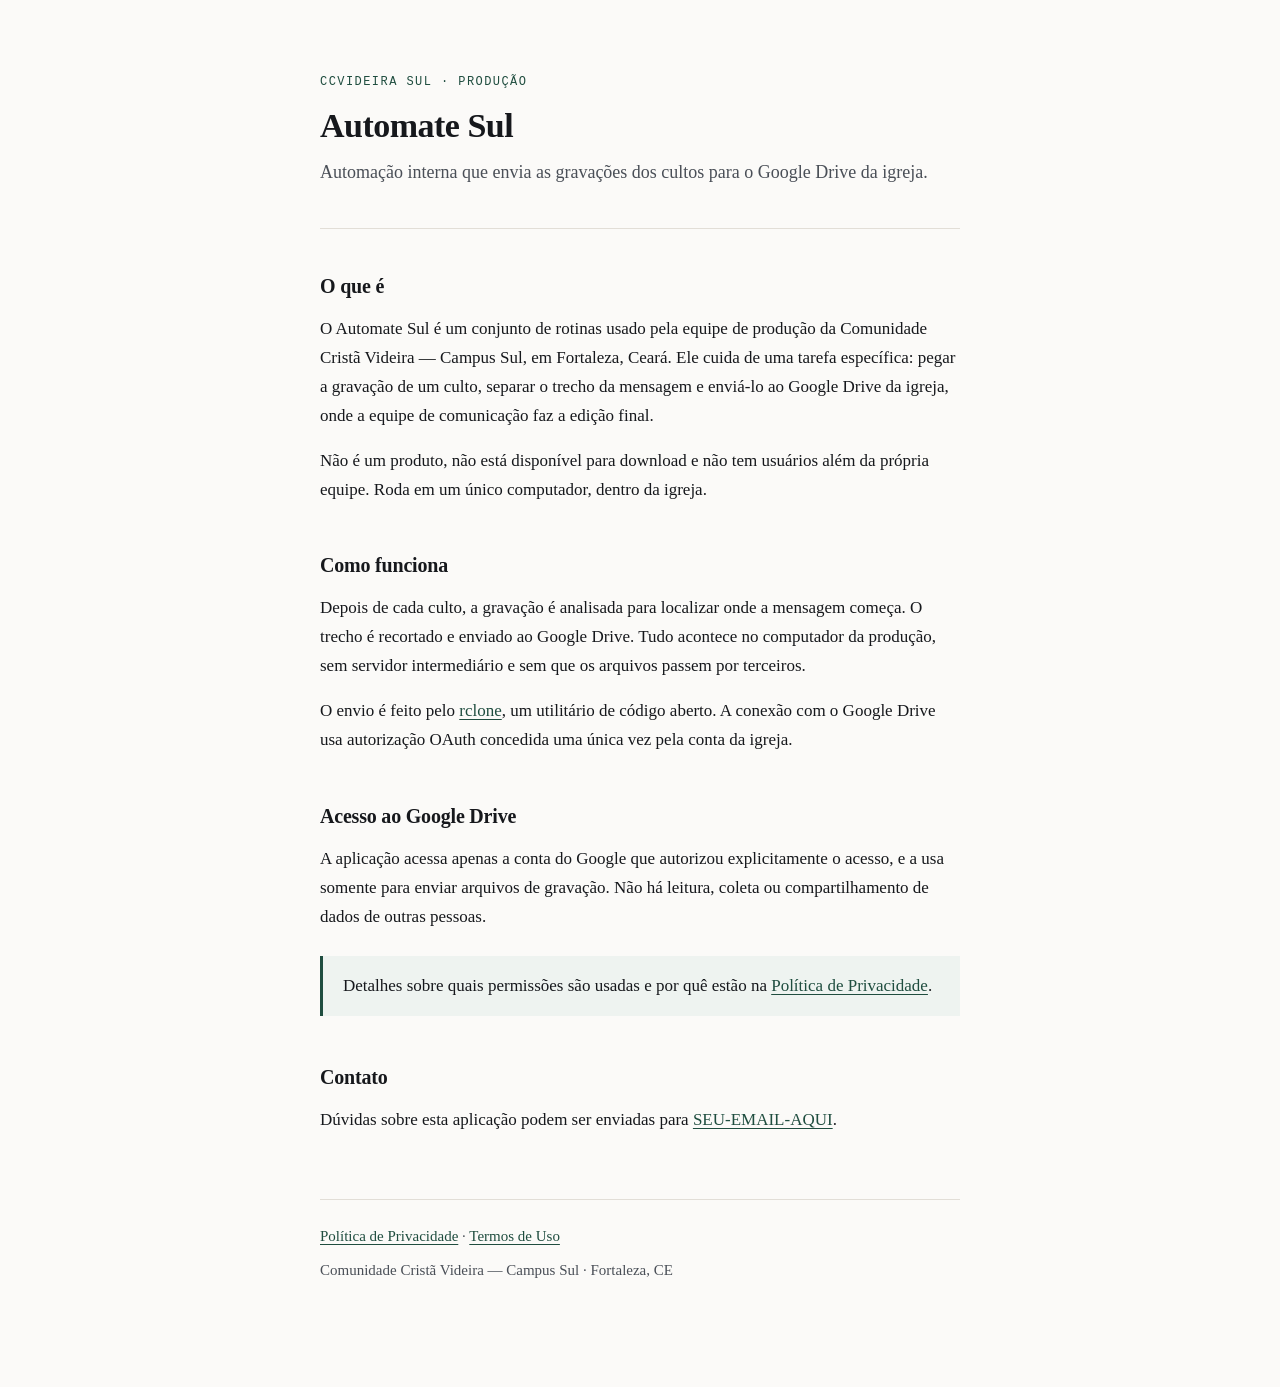
==== index.html @ 5a62d583 "Adiciona paginas do Automate Sul (index, privacidade, termos, estilo)" ====
<!DOCTYPE html>
<html lang="pt-BR">
<head>
<meta charset="utf-8">
<meta name="viewport" content="width=device-width, initial-scale=1">
<title>Automate Sul — CCVideira Sul</title>
<meta name="description" content="Automação interna da CCVideira Sul para envio de gravações de cultos ao Google Drive da igreja.">
<link rel="stylesheet" href="estilo.css">
</head>
<body>
<div class="folha">

<header>
  <p class="etiqueta">CCVideira Sul · Produção</p>
  <h1>Automate Sul</h1>
  <p class="resumo">Automação interna que envia as gravações dos cultos para o Google Drive da igreja.</p>
</header>

<main>

<h2>O que é</h2>
<p>O Automate Sul é um conjunto de rotinas usado pela equipe de produção da Comunidade Cristã Videira — Campus Sul, em Fortaleza, Ceará. Ele cuida de uma tarefa específica: pegar a gravação de um culto, separar o trecho da mensagem e enviá-lo ao Google Drive da igreja, onde a equipe de comunicação faz a edição final.</p>

<p>Não é um produto, não está disponível para download e não tem usuários além da própria equipe. Roda em um único computador, dentro da igreja.</p>

<h2>Como funciona</h2>
<p>Depois de cada culto, a gravação é analisada para localizar onde a mensagem começa. O trecho é recortado e enviado ao Google Drive. Tudo acontece no computador da produção, sem servidor intermediário e sem que os arquivos passem por terceiros.</p>

<p>O envio é feito pelo <a href="https://rclone.org" rel="noopener">rclone</a>, um utilitário de código aberto. A conexão com o Google Drive usa autorização OAuth concedida uma única vez pela conta da igreja.</p>

<h2>Acesso ao Google Drive</h2>
<p>A aplicação acessa apenas a conta do Google que autorizou explicitamente o acesso, e a usa somente para enviar arquivos de gravação. Não há leitura, coleta ou compartilhamento de dados de outras pessoas.</p>

<div class="destaque">
  <p>Detalhes sobre quais permissões são usadas e por quê estão na <a href="privacidade.html">Política de Privacidade</a>.</p>
</div>

<h2>Contato</h2>
<p>Dúvidas sobre esta aplicação podem ser enviadas para <a href="mailto:SEU-EMAIL-AQUI">SEU-EMAIL-AQUI</a>.</p>

</main>

<footer>
  <p><a href="privacidade.html">Política de Privacidade</a> · <a href="termos.html">Termos de Uso</a></p>
  <p>Comunidade Cristã Videira — Campus Sul · Fortaleza, CE</p>
</footer>

</div>
</body>
</html>
---- estilo.css ----
/* Automate Sul — CCVideira Sul
   Folha de estilo compartilhada pelas três páginas. */

:root {
  --tinta:        #16181c;
  --tinta-suave:  #4a4f57;
  --papel:        #fbfaf8;
  --linha:        #e2ded7;
  --realce:       #1f4d3f;
  --realce-claro: #eef3f0;
}

*, *::before, *::after { box-sizing: border-box; }

html { -webkit-text-size-adjust: 100%; }

body {
  margin: 0;
  padding: 0 24px 96px;
  background: var(--papel);
  color: var(--tinta);
  font-family: "Iowan Old Style", "Palatino Linotype", Palatino, Georgia, serif;
  font-size: 17px;
  line-height: 1.7;
}

.folha { max-width: 640px; margin: 0 auto; }

/* --- Cabeçalho --- */

header {
  padding: 72px 0 40px;
  border-bottom: 1px solid var(--linha);
  margin-bottom: 40px;
}

.etiqueta {
  font-family: ui-monospace, "SF Mono", "Cascadia Mono", Menlo, monospace;
  font-size: 12px;
  letter-spacing: 0.12em;
  text-transform: uppercase;
  color: var(--realce);
  margin: 0 0 14px;
}

h1 {
  font-size: 34px;
  line-height: 1.15;
  font-weight: 600;
  letter-spacing: -0.015em;
  margin: 0 0 12px;
}

.resumo {
  font-size: 18px;
  color: var(--tinta-suave);
  margin: 0;
}

/* --- Corpo --- */

h2 {
  font-size: 20px;
  font-weight: 600;
  letter-spacing: -0.01em;
  margin: 44px 0 12px;
}

h2:first-of-type { margin-top: 0; }

p { margin: 0 0 16px; }

ul { margin: 0 0 16px; padding-left: 22px; }
li { margin-bottom: 8px; }

a {
  color: var(--realce);
  text-underline-offset: 3px;
}

a:focus-visible {
  outline: 2px solid var(--realce);
  outline-offset: 3px;
  border-radius: 2px;
}

code {
  font-family: ui-monospace, "SF Mono", "Cascadia Mono", Menlo, monospace;
  font-size: 0.86em;
  background: var(--realce-claro);
  padding: 2px 6px;
  border-radius: 3px;
}

.destaque {
  background: var(--realce-claro);
  border-left: 3px solid var(--realce);
  padding: 16px 20px;
  margin: 24px 0;
}

.destaque p:last-child { margin-bottom: 0; }

/* --- Lista de permissões --- */

.permissoes { list-style: none; padding: 0; margin: 0 0 16px; }

.permissoes li {
  border-top: 1px solid var(--linha);
  padding: 14px 0;
  margin: 0;
}

.permissoes li:last-child { border-bottom: 1px solid var(--linha); }

.permissoes code { display: inline-block; margin-bottom: 6px; }

.permissoes span { display: block; color: var(--tinta-suave); font-size: 16px; }

/* --- Rodapé --- */

footer {
  margin-top: 64px;
  padding-top: 24px;
  border-top: 1px solid var(--linha);
  font-size: 15px;
  color: var(--tinta-suave);
}

footer p { margin: 0 0 8px; }

@media (max-width: 560px) {
  body { font-size: 16px; padding: 0 20px 64px; }
  header { padding-top: 48px; }
  h1 { font-size: 27px; }
}
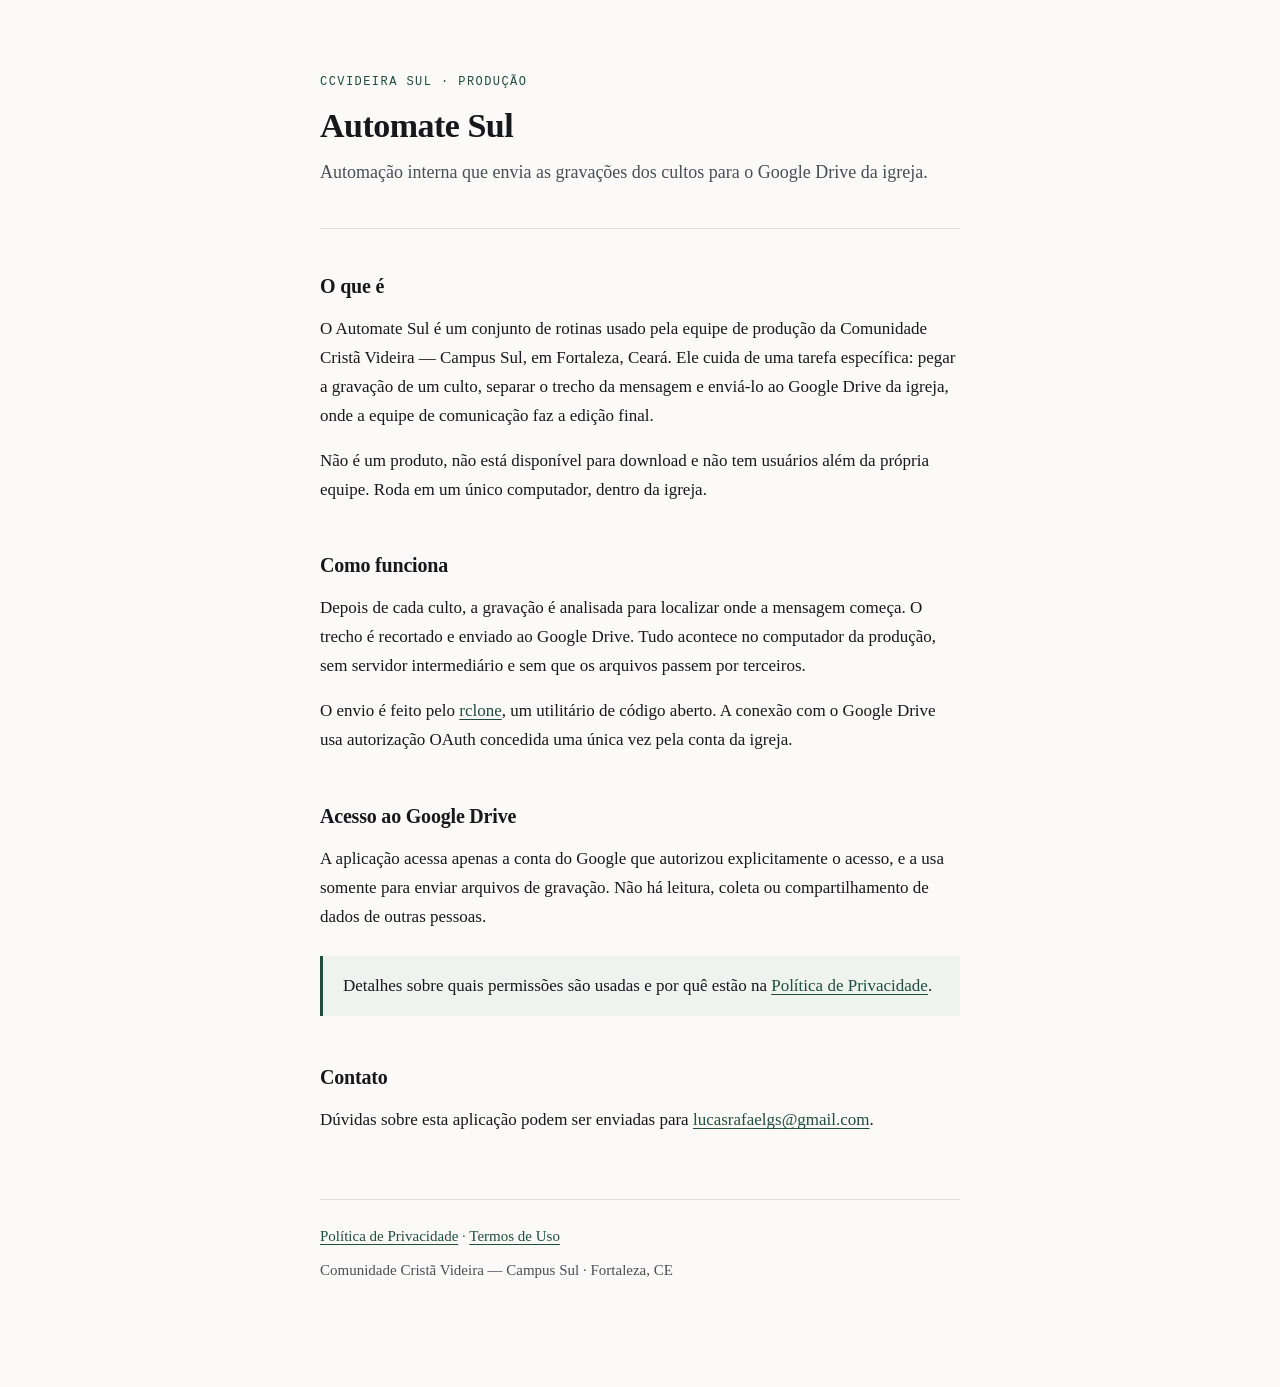
==== commit 01a96d4f: "Update contact email in index.html" ====
--- a/index.html
+++ b/index.html
@@ -36,7 +36,7 @@
 </div>
 
 <h2>Contato</h2>
-<p>Dúvidas sobre esta aplicação podem ser enviadas para <a href="mailto:SEU-EMAIL-AQUI">SEU-EMAIL-AQUI</a>.</p>
+<p>Dúvidas sobre esta aplicação podem ser enviadas para <a href="mailto:lucasrafaelgs@gmail.com">lucasrafaelgs@gmail.com</a>.</p>
 
 </main>
 
